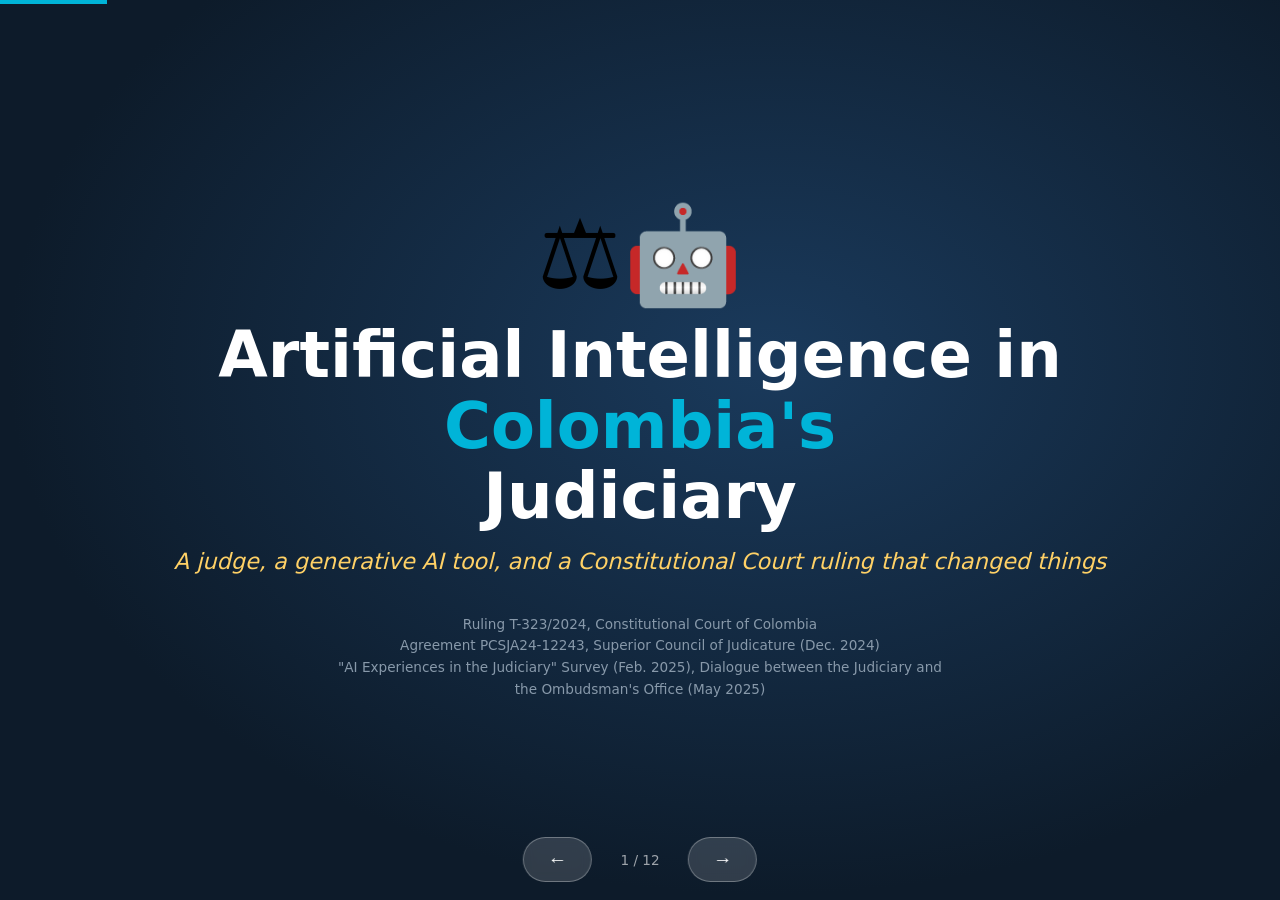
==== index.html @ 034be28f "content: clarify AI terminology throughout for all audiences" ====
<!doctype html>
<html lang="en">
  <head>
    <meta charset="UTF-8" />
    <meta name="viewport" content="width=device-width, initial-scale=1.0" />
    <title>Artificial Intelligence in Colombia's Judiciary</title>
    <link rel="stylesheet" href="styles.css" />
  </head>
  <body>
    <div id="progress"></div>

    <div id="deck">

      <div class="slide active" id="s1">
        <div class="emoji-header">⚖️🤖</div>
        <h1>Artificial Intelligence in <span>Colombia's</span><br />Judiciary</h1>
        <p class="subtitle">A judge, a generative AI tool, and a Constitutional Court ruling that changed things</p>
        <p class="sources">
          Ruling T-323/2024, Constitutional Court of Colombia<br />
          Agreement PCSJA24-12243, Superior Council of Judicature (Dec. 2024)<br />
          "AI Experiences in the Judiciary" Survey (Feb. 2025), Dialogue between the Judiciary and the Ombudsman's Office (May 2025)
        </p>
      </div>

      <div class="slide" id="s1b">
        <div class="collage-wrap">
          <a class="sc sc-court" href="https://www.corteconstitucional.gov.co/relatoria/2024/t-323-24.htm" target="_blank">
            <img src="corte.png" alt="Corte Constitucional T-323/2024" />
          </a>
          <a class="sc sc-unesco" href="https://www.unesco.org/en/articles/justice-meets-innovation-colombias-groundbreaking-ai-guidelines-courts#:~:text=Justice%20meets%20innovation:%20Colombia's%20groundbreaking%20AI%20guidelines%20for%20courts,of%20AI%20in%20justice%20systems." target="_blank">
            <img src="unesco.png" alt="UNESCO" />
          </a>
          <a class="sc sc-oxford" href="https://www.techandjustice.bsg.ox.ac.uk/research/colombia" target="_blank">
            <img src="oxford.png" alt="Oxford Tech and Justice" />
          </a>
          <a class="sc sc-chambers" href="https://chambers.com/articles/from-code-to-constitution-the-constitutionalization-of-artificial-intelligence-in-colombia-s-case-l" target="_blank">
            <img src="chambers.png" alt="Chambers and Partners" />
          </a>
        </div>
        <p class="dl-label">📎 Download supporting documents</p>
        <div class="dl-row">
          <a class="dl-btn" href="ABC_SentenciaIA_T323De2024.pdf" download>📄 ABC: Ruling T-323</a>
          <a class="dl-btn" href="DocumentoTecnico_LineamientosUsoIARamaJudicial_13122024_Vrev.pdf" download>📄 Technical Guidelines</a>
          <a class="dl-btn" href="Manual para el uso de IA-Navegable.pdf" download>📄 AI Use Manual</a>
          <a class="dl-btn" href="Informe-de-Repositorios-Proyecto-SAP-v2.0.pdf" download>📄 SAP Repository Report</a>
        </div>
      </div>

      <div class="slide" id="s2">
        <span class="slide-tag">The Case (2022/2023)</span>
        <h2>It started with a mom and her son.</h2>
        <div class="summary-box">
          "Blanca" filed a tutela on behalf of her son "Emilio," a child diagnosed with Autism Spectrum Disorder. The family was classified under SISBEN A4 (extreme poverty). She was asking for three things: no copayments for his therapies, transportation covered to get him to appointments, and a guarantee that his treatment wouldn't be cut off.
          <br /><br />
          <small class="fictional-names">"Blanca" and "Emilio" are fictional names. Per Agreement 02 of 2015 and Internal Circular 10/2022, the Court publishes two versions of every ruling involving minors: one with real names sent only to the parties, and one with fictional names for public distribution. This is the public version.</small>
        </div>
        <div class="steps">
          <div class="step">
            <div class="num">DEC 2022</div>
            <p>First instance court granted everything. EPS ordered to eliminate copayments and cover transport.</p>
          </div>
          <div class="step">
            <div class="num">JAN 2023</div>
            <p>Second instance confirmed, but the circuit court judge also opened ChatGPT 3.5, a generative AI tool, to <em>"extend the arguments."</em></p>
          </div>
          <div class="step">
            <div class="num">THEN</div>
            <p>ChatGPT's answers went straight into the official court record, word for word.</p>
          </div>
          <div class="step">
            <div class="num">KEY FACT</div>
            <p>The judge had <strong class="highlight-green">already decided</strong> before consulting ChatGPT. ChatGPT was used to write, not to think.</p>
          </div>
        </div>
        <span class="source">Source: Ruling T-323/2024, Constitutional Court of Colombia</span>
      </div>

      <div class="slide" id="s3">
        <h2>The Court's Take</h2>
        <p class="ruling-ref">Ruling T-323/2024, Constitutional Court. Justice Juan Carlos Cortés González</p>
        <div class="cards">
          <div class="card ok">
            <div class="icon">✅</div>
            <h3>Due Process: NOT violated</h3>
            <p>The judge had already made up his mind before opening ChatGPT. ChatGPT wrote; it didn't think. That order of events was exactly what saved him.</p>
          </div>
          <div class="card warn">
            <div class="icon">⚠️</div>
            <h3>Transparency: NOT met</h3>
            <p>Just saying "I used an AI tool" isn't enough. The people whose case it was had a right to know which tool, what he asked it, and what it can get wrong.</p>
          </div>
          <div class="card warn">
            <div class="icon">⚠️</div>
            <h3>Accountability: AT RISK</h3>
            <p>Some of what ChatGPT produced was wrong. It has no specialized training in Colombian law. Those errors ended up in an official court record, and nobody caught them.</p>
          </div>
        </div>
        <div class="privacy-note">
          ✅ One thing he did get right: Emilio's personal data never went into ChatGPT. Privacy held.
        </div>
      </div>

      <div class="slide" id="s3b">
        <h2>What the Court Actually Ordered</h2>
        <p class="ruling-ref">Five binding orders in Ruling T-323/2024</p>
        <div class="orders-grid">
          <div class="order-card teal">
            <p class="order-title">1. Emilio's transportation coverage</p>
            <p class="order-body">The EPS must cover trips to every specialist visit and diagnostic procedure, not just therapy. For as long as the family can't pay for it themselves.</p>
          </div>
          <div class="order-card teal">
            <p class="order-title">2. No more copayments, and no more runaround</p>
            <p class="order-body">The EPS has to coordinate with its own providers so exemptions under Laws 1438/2011 and 1618/2013 kick in automatically. A family in extreme poverty shouldn't have to fight for a right that already exists.</p>
          </div>
          <div class="order-card amber">
            <p class="order-title">3. A message to every judge in Colombia</p>
            <p class="order-body">Not a ban. An exhortation: if you use an AI tool, ask yourself whether it makes sense for the case and whether it holds up against constitutional principles and judicial independence.</p>
          </div>
          <div class="order-card amber">
            <p class="order-title">4. Guidelines within four months</p>
            <p class="order-body">The Superior Council of Judicature had to issue rules for AI use built on the 12 principles in this ruling. They did it: Agreement PCSJA24-12243, December 2024.</p>
          </div>
          <div class="order-card amber full">
            <p class="order-title">5. Train every judge, starting now</p>
            <p class="order-body">The Judicial School must send this ruling to every judge in the country and put together ongoing training on AI use grounded in rights, not just technology. Next slide: the 12 principles the training has to cover.</p>
          </div>
        </div>
        <span class="source-abs">Source: Ruling T-323/2024, Constitutional Court of Colombia</span>
      </div>

      <div class="slide" id="s3c">
        <div class="wheel-side">
          <h2>The 12 Principles</h2>
          <p>The Court didn't just point out what went wrong. It set out 12 principles that any use of AI tools in judicial work has to respect, and ordered the judiciary to build everything else on top of them.</p>
          <p class="wheel-note">These aren't suggestions. The Agreement PCSJA24-12243 is directly grounded in all twelve.</p>
          <p class="src">Source: Ruling T-323/2024, Constitutional Court of Colombia</p>
        </div>
        <div class="wheel-wrap" id="wheel">
          <svg class="wheel-svg" id="wheelSvg"></svg>
          <div class="wheel-hub">12<br />Principles<br /><small>T-323/2024</small></div>
        </div>
      </div>

      <div class="slide" id="s4">
        <h2>What the Court Said Had to Change</h2>
        <p class="sub">Six principles ordered by the Court, later codified in Agreement PCSJA24-12243</p>
        <div class="grid">
          <div class="rule">
            <div class="icon">👁️</div>
            <h3>Transparency</h3>
            <p>Put it on the record: which tool, what you asked, what it can and can't do</p>
          </div>
          <div class="rule">
            <div class="icon">🎯</div>
            <h3>Accountability</h3>
            <p>Check everything the tool tells you. Get trained. The reasoning stays yours.</p>
          </div>
          <div class="rule">
            <div class="icon">🔒</div>
            <h3>Privacy</h3>
            <p>No personal or sensitive data goes into any external AI tool. Full stop.</p>
          </div>
          <div class="rule">
            <div class="icon">🧠</div>
            <h3>Non-Substitution</h3>
            <p>Weighing evidence and deciding a case is a human job. That doesn't change.</p>
          </div>
          <div class="rule">
            <div class="icon">🔍</div>
            <h3>Rigor</h3>
            <p>Treat anything an AI tool produces the way you'd treat any unverified source: with skepticism</p>
          </div>
          <div class="rule">
            <div class="icon">⚖️</div>
            <h3>Equality</h3>
            <p>AI tools carry built-in biases, and when rights are on the line that's not a small thing</p>
          </div>
        </div>
        <span class="source">Sources: Ruling T-323/2024, Agreement PCSJA24-12243, Dec. 2024</span>
      </div>

      <div class="slide" id="s5">
        <h2>How We Got Here</h2>
        <p class="sub">From one court record with ChatGPT in it to a full regulatory framework, in under two years</p>
        <div class="timeline">
          <div class="tl-item">
            <div class="tl-date">AUG 2024</div>
            <div class="tl-content">
              <h3>Ruling T-323/2024, Constitutional Court</h3>
              <p>The first ruling on AI in Colombian justice history. It also told the Superior Council of Judicature to come up with concrete guidelines, and gave them four months to do it.</p>
            </div>
          </div>
          <div class="tl-item">
            <div class="tl-date">DEC 2024</div>
            <div class="tl-content">
              <h3>Agreement PCSJA24-12243, Superior Council of Judicature</h3>
              <p>They delivered. 16 articles covering what's allowed, what isn't, who's responsible, and how to report usage. Three categories of permitted use, clearly defined.</p>
            </div>
          </div>
          <div class="tl-item">
            <div class="tl-date">FEB 2025</div>
            <div class="tl-content">
              <h3>Survey: "AI Experiences in the Judiciary"</h3>
              <p>3,152 judicial servants answered questions about how they're actually using AI tools. The results (including an interactive dashboard) were made public.</p>
            </div>
          </div>
          <div class="tl-item">
            <div class="tl-date">MAY 2025</div>
            <div class="tl-content">
              <h3>Judiciary + Ombudsman's Office</h3>
              <p>Both institutions started working groups together to review how the Agreement is being implemented, with a focus on human rights.</p>
            </div>
          </div>
        </div>
        <span class="source">Sources: ramajudicial.gov.co, defensoria.gov.co, Ruling T-323/2024</span>
      </div>

      <div class="slide" id="s6">
        <h2>The Numbers</h2>
        <p class="sub">Feb. 2025, 3,152 judicial servants surveyed across Colombia</p>
        <div class="stats-row">
          <div class="stat">
            <div class="big">3/10</div>
            <p>judicial servants<br />already use AI</p>
          </div>
          <div class="stat">
            <div class="big">53.6%</div>
            <p>of AI users<br />work in courts</p>
          </div>
          <div class="stat">
            <div class="big">22.1%</div>
            <p>of <strong>judges</strong><br />use AI</p>
          </div>
          <div class="stat">
            <div class="big">39.9%</div>
            <p>of <strong>magistrates</strong><br />use AI</p>
          </div>
        </div>
        <p class="uses-label">And what are they actually doing with it?</p>
        <div class="uses-row">
          <div class="use-card">
            <div class="icon">📚</div>
            <div class="pct">78%</div>
            <p>Legal research</p>
          </div>
          <div class="use-card">
            <div class="icon">✏️</div>
            <div class="pct">65%</div>
            <p>Summarize &amp; edit texts</p>
          </div>
          <div class="use-card">
            <div class="icon">🎙️</div>
            <div class="pct">42%</div>
            <p>Transcribe audio</p>
          </div>
          <div class="use-card">
            <div class="icon">💡</div>
            <div class="pct">38%</div>
            <p>Generate ideas</p>
          </div>
        </div>
        <p class="note">Bogotá accounts for 18.7% of all reported AI users in the judiciary</p>
      </div>

      <div class="slide" id="s7">
        <h2>What You Can and Cannot Do</h2>
        <p class="sub">Agreement PCSJA24-12243, Articles 4 and 5</p>
        <div class="cols">
          <div class="col yes">
            <h3>✅ GO AHEAD</h3>
            <ul>
              <li>Write emails and administrative documents</li>
              <li>Organize hearing schedules</li>
              <li>Summarize case law, as long as a human checks it</li>
              <li>Search for legal sources</li>
              <li>Transcribe hearings</li>
              <li>Fix grammar and spelling</li>
            </ul>
          </div>
          <div class="col no">
            <h3>❌ HARD NO</h3>
            <ul>
              <li>Let an AI tool weigh evidence on its own</li>
              <li>Use what an AI tool generates as the reasoning behind a ruling</li>
              <li>Let an AI tool make any substantive call</li>
              <li>Outsource the judge's thinking to a machine</li>
              <li>Run case data through a free public chatbot</li>
              <li>Feed personal data of any party into an AI tool</li>
            </ul>
          </div>
        </div>
      </div>

      <div class="slide" id="s8">
        <h2>The Official 7-Step Checklist</h2>
        <p class="sub">CSJ's guide to using AI tools without getting into trouble (2024/2025)</p>
        <div class="steps">
          <div class="st">
            <div class="num">1</div>
            <h3>Why are you using it?</h3>
            <p>Have a clear purpose before you open any tool</p>
          </div>
          <div class="st">
            <div class="num">2</div>
            <h3>Is it actually allowed?</h3>
            <p>Check Article 4 of the Agreement before you start</p>
          </div>
          <div class="st">
            <div class="num">3</div>
            <h3>Know your tool</h3>
            <p>Understand its limits and how it handles the data you give it</p>
          </div>
          <div class="st">
            <div class="num">4</div>
            <h3>Remember the basics</h3>
            <p>No free chatbots with case data. Cite the tool. Protect personal data. The decision is yours.</p>
          </div>
        </div>
        <div class="step2">
          <div class="st">
            <div class="num">5</div>
            <h3>You still have to check</h3>
            <p>Verify every piece of information generated by an AI tool before it goes anywhere</p>
          </div>
          <div class="st">
            <div class="num">6</div>
            <h3>Put it on the record</h3>
            <p>Log the tool, model, provider, date and the prompts you used. In the file.</p>
          </div>
          <div class="st">
            <div class="num">7</div>
            <h3>Report it</h3>
            <p>Send usage info to UTDI:<br />inteligenciartificial@<br />deaj.ramajudicial.gov.co</p>
          </div>
        </div>
        <span class="source">Source: Manual for AI Use, Superior Council of Judicature, 2024/2025</span>
      </div>

      <div class="slide" id="s9">
        <h2>Still a Work in Progress 🔭</h2>
        <div class="cards">
          <div class="card">
            <div class="icon">🚧</div>
            <h3>No other country in LatAm has done this</h3>
            <p>Colombia is the first in the region to have a regulatory framework specifically for the use of AI in the judiciary. The framework itself treats the rules as a starting point, not a final answer.</p>
          </div>
          <div class="card">
            <div class="icon">🤝</div>
            <h3>Nobody's doing this alone</h3>
            <p>The Judiciary, the Ombudsman's Office, and the Judicial School are working together on implementation. The Agreement also calls for collaboration with UNESCO and other international bodies.</p>
          </div>
          <div class="card">
            <div class="icon">🎯</div>
            <h3>Where they want to end up</h3>
            <p>A dedicated AI platform built for Colombian law. Not a generic AI tool adapted for court use. Fewer fabricated answers, less built-in bias, and no privacy gaps.</p>
          </div>
        </div>
        <p class="credit">
          Sources: ramajudicial.gov.co, Ruling T-323/2024, Agreement PCSJA24-12243, Judiciary Survey Feb. 2025, Ombudsman's Office May 2025
        </p>
      </div>

    </div>

    <div id="nav">
      <button id="prevBtn" onclick="move(-1)">←</button>
      <span id="counter"></span>
      <button id="nextBtn" onclick="move(1)">→</button>
    </div>

    <script src="slides.js"></script>
  </body>
</html>
---- styles.css ----
*,
*::before,
*::after {
  box-sizing: border-box;
  margin: 0;
  padding: 0;
}

:root {
  --gold: #f5c518;
  --navy: #0d1b2a;
  --teal: #00b4d8;
  --green: #06d6a0;
  --red: #ef476f;
  --amber: #ffd166;
  --light: #f8f9fa;
  --muted: #8899aa;
  --font: "Segoe UI", system-ui, sans-serif;
}

html,
body {
  width: 100%;
  height: 100%;
  background: #000;
  font-family: var(--font);
  overflow: hidden;
}

#deck {
  width: 100vw;
  height: 100vh;
  position: relative;
}

.slide {
  position: absolute;
  inset: 0;
  display: flex;
  flex-direction: column;
  justify-content: safe center;
  align-items: center;
  padding: 3rem 5vw 9vh;
  opacity: 0;
  pointer-events: none;
  transition: opacity 0.45s ease;
  overflow-y: auto;
  overflow-x: hidden;
}

.slide.active {
  opacity: 1;
  pointer-events: all;
}

#nav {
  position: fixed;
  bottom: 2vh;
  left: 50%;
  transform: translateX(-50%);
  display: flex;
  gap: 1rem;
  align-items: center;
  z-index: 999;
}

#nav button {
  background: rgba(255, 255, 255, 0.15);
  border: 1px solid rgba(255, 255, 255, 0.3);
  color: #fff;
  font-size: 1.2rem;
  padding: 0.65rem 1.5rem;
  border-radius: 2rem;
  cursor: pointer;
  backdrop-filter: blur(6px);
  transition: background 0.2s;
  min-width: 44px;
  min-height: 44px;
}

#nav button:hover {
  background: rgba(255, 255, 255, 0.3);
}

#counter {
  color: rgba(255, 255, 255, 0.6);
  font-size: 0.85rem;
  min-width: 4rem;
  text-align: center;
}

#progress {
  position: fixed;
  top: 0;
  left: 0;
  height: 4px;
  background: var(--teal);
  transition: width 0.4s ease;
  z-index: 999;
}

#s1 {
  background: radial-gradient(ellipse at 60% 40%, #1a3a5c 0%, var(--navy) 70%);
  text-align: center;
}

#s1 .emoji-header {
  font-size: clamp(3rem, 8vw, 6rem);
  margin-bottom: 0.5rem;
}

#s1 .badge {
  display: inline-block;
  background: var(--gold);
  color: #000;
  font-weight: 800;
  font-size: clamp(0.7rem, 1.5vw, 1rem);
  padding: 0.3rem 1.2rem;
  border-radius: 2rem;
  letter-spacing: 0.1em;
  margin-bottom: 2rem;
}

#s1 h1 {
  font-size: clamp(2rem, 5vw, 4rem);
  font-weight: 900;
  color: #fff;
  line-height: 1.1;
  margin-bottom: 1rem;
}

#s1 h1 span {
  color: var(--teal);
}

#s1 .subtitle {
  font-size: clamp(1rem, 2vw, 1.4rem);
  color: var(--amber);
  margin-bottom: 2.5rem;
  font-style: italic;
}

#s1 .sources {
  font-size: clamp(0.6rem, 1.1vw, 0.85rem);
  color: var(--muted);
  max-width: 70ch;
  text-align: center;
  line-height: 1.6;
}

#s2 {
  background: linear-gradient(135deg, #0f2027, #203a43, #2c5364);
}

#s2 .slide-tag {
  position: absolute;
  top: 4vh;
  left: 6vw;
  font-size: clamp(0.65rem, 1.2vw, 0.9rem);
  color: var(--muted);
  letter-spacing: 0.08em;
  text-transform: uppercase;
}

#s2 h2 {
  font-size: clamp(1.8rem, 4vw, 3rem);
  color: #fff;
  font-weight: 800;
  margin-bottom: 0.3rem;
  text-align: center;
}

#s2 .year-badge {
  background: var(--red);
  color: #fff;
  font-weight: 700;
  font-size: clamp(0.7rem, 1.4vw, 0.95rem);
  padding: 0.25rem 0.9rem;
  border-radius: 1rem;
  display: inline-block;
  margin-bottom: 2rem;
}

#s2 .summary-box {
  background: rgba(255, 255, 255, 0.07);
  border-left: 4px solid var(--teal);
  border-radius: 0.5rem;
  padding: 1.2rem 1.8rem;
  max-width: 55ch;
  font-size: clamp(0.9rem, 1.6vw, 1.1rem);
  color: #d0e8f0;
  margin-bottom: 2rem;
  text-align: center;
}

#s2 .steps {
  display: grid;
  grid-template-columns: repeat(2, 1fr);
  gap: 1rem;
  width: 100%;
  max-width: 900px;
}

#s2 .step {
  background: rgba(255, 255, 255, 0.06);
  border-radius: 0.75rem;
  padding: 1rem;
  text-align: center;
  border-top: 3px solid var(--teal);
}

#s2 .step .num {
  font-size: 1.6rem;
  margin-bottom: 0.4rem;
}

#s2 .step p {
  font-size: clamp(0.7rem, 1.2vw, 0.9rem);
  color: #b0ccd8;
  line-height: 1.4;
}

/* single rule for all source footnotes */
.source {
  align-self: flex-end;
  margin-top: 1.2rem;
  font-size: 0.72rem;
  color: var(--muted);
  text-align: right;
}

#s3 {
  background: linear-gradient(160deg, #0d1b2a 0%, #1a2a3a 100%);
}

#s3 h2 {
  font-size: clamp(1.6rem, 3.5vw, 2.6rem);
  color: #fff;
  font-weight: 800;
  margin-bottom: 0.4rem;
  text-align: center;
}

#s3 .ruling-ref {
  font-size: clamp(0.65rem, 1.1vw, 0.85rem);
  color: var(--muted);
  margin-bottom: 2.2rem;
  text-align: center;
  letter-spacing: 0.04em;
}

#s3 .cards {
  display: grid;
  grid-template-columns: 1fr;
  gap: 1.2rem;
  width: 100%;
  max-width: 950px;
  margin-bottom: 1.5rem;
}

#s3 .card {
  border-radius: 1rem;
  padding: 1.4rem;
  display: flex;
  flex-direction: column;
  gap: 0.5rem;
}

#s3 .card.ok {
  background: rgba(6, 214, 160, 0.12);
  border: 1.5px solid var(--green);
}

#s3 .card.warn {
  background: rgba(255, 209, 102, 0.1);
  border: 1.5px solid var(--amber);
}

#s3 .card .icon {
  font-size: 1.8rem;
}

#s3 .card h3 {
  font-size: clamp(0.85rem, 1.4vw, 1rem);
  font-weight: 700;
  color: #fff;
}

#s3 .card p {
  font-size: clamp(0.72rem, 1.1vw, 0.85rem);
  color: #b0ccd8;
  line-height: 1.5;
}

#s3 .privacy-note {
  background: rgba(6, 214, 160, 0.08);
  border: 1px solid var(--green);
  border-radius: 0.6rem;
  padding: 0.75rem 1.4rem;
  font-size: clamp(0.7rem, 1.1vw, 0.85rem);
  color: var(--green);
  max-width: 750px;
  text-align: center;
}

#s3b {
  background: linear-gradient(135deg, #0d1b2a, #1a2e40);
}

#s3b h2 {
  font-size: clamp(1.6rem, 3.5vw, 2.6rem);
  color: #fff;
  font-weight: 800;
  margin-bottom: 0.3rem;
  text-align: center;
}

#s3b .ruling-ref {
  font-size: clamp(0.65rem, 1.1vw, 0.85rem);
  color: var(--muted);
  margin-bottom: 1.6rem;
  text-align: center;
}

#s4 {
  background: linear-gradient(135deg, #0d1b2a, #162232);
}

#s4 h2 {
  font-size: clamp(1.6rem, 3.5vw, 2.6rem);
  color: #fff;
  font-weight: 800;
  margin-bottom: 0.3rem;
  text-align: center;
}

#s4 .sub {
  font-size: clamp(0.7rem, 1.2vw, 0.9rem);
  color: var(--muted);
  margin-bottom: 2rem;
  text-align: center;
}

#s4 .grid {
  display: grid;
  grid-template-columns: 1fr;
  gap: 1rem;
  width: 100%;
  max-width: 950px;
}

#s4 .rule {
  background: rgba(255, 255, 255, 0.05);
  border-radius: 0.9rem;
  padding: 1.2rem 1rem;
  border-bottom: 3px solid var(--teal);
  text-align: center;
}

#s4 .rule .icon {
  font-size: 2rem;
  margin-bottom: 0.5rem;
}

#s4 .rule h3 {
  font-size: clamp(0.8rem, 1.3vw, 1rem);
  color: var(--teal);
  font-weight: 700;
  margin-bottom: 0.4rem;
}

#s4 .rule p {
  font-size: clamp(0.68rem, 1.05vw, 0.82rem);
  color: #9ab0c0;
  line-height: 1.5;
}


#s5 {
  background: linear-gradient(160deg, #0a1628, #162232);
}

#s5 h2 {
  font-size: clamp(1.6rem, 3.5vw, 2.6rem);
  color: #fff;
  font-weight: 800;
  margin-bottom: 0.4rem;
  text-align: center;
}

#s5 .sub {
  font-size: clamp(0.7rem, 1.1vw, 0.85rem);
  color: var(--muted);
  margin-bottom: 2rem;
  text-align: center;
}

#s5 .timeline {
  display: flex;
  flex-direction: column;
  gap: 1rem;
  width: 100%;
  max-width: 800px;
}

#s5 .tl-item {
  display: grid;
  grid-template-columns: 6rem 1fr;
  gap: 1.2rem;
  align-items: start;
}

#s5 .tl-date {
  background: var(--teal);
  color: #000;
  font-weight: 800;
  font-size: clamp(0.65rem, 1.1vw, 0.85rem);
  padding: 0.35rem 0.6rem;
  border-radius: 0.5rem;
  text-align: center;
  align-self: start;
  margin-top: 0.1rem;
}

#s5 .tl-content h3 {
  font-size: clamp(0.82rem, 1.3vw, 1rem);
  color: #fff;
  font-weight: 700;
  margin-bottom: 0.2rem;
}

#s5 .tl-content p {
  font-size: clamp(0.68rem, 1.05vw, 0.82rem);
  color: #9ab0c0;
  line-height: 1.5;
}


#s6 {
  background: linear-gradient(135deg, #0d1b2a, #1c2e40);
}

#s6 h2 {
  font-size: clamp(1.6rem, 3.5vw, 2.6rem);
  color: #fff;
  font-weight: 800;
  margin-bottom: 0.3rem;
  text-align: center;
}

#s6 .sub {
  font-size: clamp(0.7rem, 1.1vw, 0.85rem);
  color: var(--muted);
  margin-bottom: 1.8rem;
  text-align: center;
}

#s6 .stats-row {
  display: grid;
  grid-template-columns: repeat(2, 1fr);
  gap: 1rem;
  width: 100%;
  max-width: 950px;
  margin-bottom: 1.5rem;
}

#s6 .stat {
  background: rgba(0, 180, 216, 0.1);
  border: 1px solid rgba(0, 180, 216, 0.3);
  border-radius: 1rem;
  padding: 1.2rem 0.8rem;
  text-align: center;
}

#s6 .stat .big {
  font-size: clamp(1.8rem, 4vw, 3rem);
  font-weight: 900;
  color: var(--teal);
}

#s6 .stat p {
  font-size: clamp(0.68rem, 1.05vw, 0.82rem);
  color: #9ab0c0;
  margin-top: 0.3rem;
  line-height: 1.4;
}

#s6 .uses-row {
  display: grid;
  grid-template-columns: repeat(2, 1fr);
  gap: 0.8rem;
  width: 100%;
  max-width: 950px;
}

#s6 .use-card {
  background: rgba(255, 255, 255, 0.05);
  border-radius: 0.8rem;
  padding: 0.9rem 0.8rem;
  text-align: center;
}

#s6 .use-card .icon {
  font-size: 1.4rem;
}

#s6 .use-card .pct {
  font-size: clamp(1.2rem, 2.5vw, 1.8rem);
  font-weight: 800;
  color: var(--amber);
}

#s6 .use-card p {
  font-size: clamp(0.62rem, 1vw, 0.78rem);
  color: #9ab0c0;
  margin-top: 0.2rem;
}

#s6 .note {
  font-size: 0.72rem;
  color: var(--muted);
  margin-top: 0.8rem;
}

#s7 {
  background: linear-gradient(135deg, #0d1b2a, #162232);
}

#s7 h2 {
  font-size: clamp(1.6rem, 3.5vw, 2.6rem);
  color: #fff;
  font-weight: 800;
  margin-bottom: 0.3rem;
  text-align: center;
}

#s7 .sub {
  font-size: clamp(0.7rem, 1.1vw, 0.85rem);
  color: var(--muted);
  margin-bottom: 1.8rem;
  text-align: center;
}

#s7 .cols {
  display: grid;
  grid-template-columns: 1fr;
  gap: 1.5rem;
  width: 100%;
  max-width: 850px;
}

#s7 .col {
  border-radius: 1rem;
  padding: 1.4rem 1.6rem;
}

#s7 .col.yes {
  background: rgba(6, 214, 160, 0.09);
  border: 1.5px solid rgba(6, 214, 160, 0.5);
}

#s7 .col.no {
  background: rgba(239, 71, 111, 0.09);
  border: 1.5px solid rgba(239, 71, 111, 0.5);
}

#s7 .col h3 {
  font-size: clamp(0.85rem, 1.4vw, 1.05rem);
  font-weight: 800;
  margin-bottom: 1rem;
}

#s7 .col.yes h3 {
  color: var(--green);
}

#s7 .col.no h3 {
  color: var(--red);
}

#s7 .col ul {
  list-style: none;
  display: flex;
  flex-direction: column;
  gap: 0.6rem;
}

#s7 .col ul li {
  font-size: clamp(0.7rem, 1.1vw, 0.85rem);
  color: #b0ccd8;
  padding-left: 1.4rem;
  position: relative;
  line-height: 1.4;
}

#s7 .col.yes ul li::before {
  content: "✓";
  position: absolute;
  left: 0;
  color: var(--green);
  font-weight: 700;
}

#s7 .col.no ul li::before {
  content: "✗";
  position: absolute;
  left: 0;
  color: var(--red);
  font-weight: 700;
}

#s8 {
  background: linear-gradient(160deg, #0a1628, #1c2e40);
}

#s8 h2 {
  font-size: clamp(1.5rem, 3vw, 2.4rem);
  color: #fff;
  font-weight: 800;
  margin-bottom: 0.3rem;
  text-align: center;
}

#s8 .sub {
  font-size: clamp(0.65rem, 1.1vw, 0.85rem);
  color: var(--muted);
  margin-bottom: 1.6rem;
  text-align: center;
}

#s8 .steps {
  display: grid;
  grid-template-columns: repeat(2, 1fr);
  gap: 0.8rem;
  width: 100%;
  max-width: 950px;
  margin-bottom: 0.8rem;
}

#s8 .step2 {
  display: grid;
  grid-template-columns: repeat(2, 1fr);
  gap: 0.8rem;
  width: 100%;
  max-width: 710px;
}

#s8 .st {
  background: rgba(255, 255, 255, 0.06);
  border-radius: 0.9rem;
  padding: 1rem 0.9rem;
  border-top: 3px solid var(--teal);
  text-align: center;
}

#s8 .st .num {
  width: 2rem;
  height: 2rem;
  border-radius: 50%;
  background: var(--teal);
  color: #000;
  font-weight: 800;
  font-size: 0.9rem;
  display: flex;
  align-items: center;
  justify-content: center;
  margin: 0 auto 0.5rem;
}

#s8 .st h3 {
  font-size: clamp(0.75rem, 1.2vw, 0.9rem);
  color: var(--teal);
  font-weight: 700;
  margin-bottom: 0.3rem;
}

#s8 .st p {
  font-size: clamp(0.62rem, 0.95vw, 0.78rem);
  color: #9ab0c0;
  line-height: 1.4;
}


#s9 {
  background: radial-gradient(ellipse at 40% 60%, #1a3a5c 0%, var(--navy) 70%);
  text-align: center;
}

#s9 h2 {
  font-size: clamp(1.8rem, 4vw, 3rem);
  color: #fff;
  font-weight: 800;
  margin-bottom: 2rem;
}

#s9 .cards {
  display: grid;
  grid-template-columns: 1fr;
  gap: 1.4rem;
  width: 100%;
  max-width: 900px;
}

#s9 .card {
  background: rgba(255, 255, 255, 0.07);
  border-radius: 1.2rem;
  padding: 1.8rem 1.4rem;
  border-bottom: 3px solid var(--teal);
}

#s9 .card .icon {
  font-size: 2.6rem;
  margin-bottom: 0.8rem;
}

#s9 .card h3 {
  font-size: clamp(0.85rem, 1.5vw, 1.1rem);
  color: var(--teal);
  font-weight: 700;
  margin-bottom: 0.8rem;
}

#s9 .card p {
  font-size: clamp(0.7rem, 1.1vw, 0.85rem);
  color: #9ab0c0;
  line-height: 1.6;
}

#s9 .credit {
  align-self: flex-end;
  margin-top: 1.2rem;
  font-size: 0.72rem;
  color: var(--muted);
  text-align: right;
}

#s1b {
  background: #0d1420;
  padding-bottom: 7vh;
  overflow: hidden;
}

#s1b .collage-wrap {
  position: relative;
  width: 860px;
  height: 430px;
  margin-bottom: 1.2rem;
  flex-shrink: 0;
  zoom: 0.4;
}

#s1b .sc {
  position: absolute;
  border-radius: 6px;
  overflow: hidden;
  box-shadow:
    0 8px 32px rgba(0, 0, 0, 0.7),
    0 2px 6px rgba(0, 0, 0, 0.5);
  transition:
    transform 0.22s,
    box-shadow 0.22s,
    z-index 0s;
  text-decoration: none;
  display: block;
}

#s1b .sc:hover {
  box-shadow: 0 18px 48px rgba(0, 0, 0, 0.85);
  z-index: 10 !important;
}

#s1b .sc img {
  width: 100%;
  height: 100%;
  object-fit: contain;
  object-position: top center;
  background: #fff;
  display: block;
  pointer-events: none;
}

#s1b .dl-label {
  font-size: clamp(0.6rem, 0.9vw, 0.76rem);
  color: var(--muted);
  text-align: center;
  margin-bottom: 0.4rem;
}

#s1b .dl-row {
  display: flex;
  flex-wrap: wrap;
  gap: 0.4rem;
  justify-content: center;
  max-width: 940px;
}

#s1b .dl-btn {
  background: rgba(255, 255, 255, 0.07);
  border: 1px solid rgba(255, 255, 255, 0.18);
  color: #b0ccd8;
  font-size: clamp(0.55rem, 0.82vw, 0.7rem);
  padding: 0.26rem 0.75rem;
  border-radius: 1.5rem;
  text-decoration: none;
  transition: background 0.2s;
  display: flex;
  align-items: center;
  gap: 0.26rem;
}

#s1b .dl-btn:hover {
  background: rgba(255, 255, 255, 0.2);
  color: #fff;
}

#s3c {
  background: linear-gradient(160deg, #0a1628, #162232);
  flex-direction: column !important;
  justify-content: center !important;
  gap: 3vw;
}

#s3c .wheel-side {
  display: flex;
  flex-direction: column;
  justify-content: center;
  max-width: 100%;
}

#s3c .wheel-side h2 {
  font-size: clamp(1.3rem, 2.5vw, 2rem);
  color: #fff;
  font-weight: 800;
  margin-bottom: 0.6rem;
}

#s3c .wheel-side p {
  font-size: clamp(0.7rem, 1.1vw, 0.85rem);
  color: #9ab0c0;
  line-height: 1.6;
}

#s3c .wheel-side .src {
  font-size: 0.7rem;
  color: var(--muted);
  margin-top: 1rem;
}

.wheel-wrap {
  position: relative;
  width: 400px;
  height: 400px;
  flex-shrink: 0;
  zoom: 0.72;
}

.wheel-hub {
  position: absolute;
  top: 50%;
  left: 50%;
  transform: translate(-50%, -50%);
  width: 108px;
  height: 108px;
  border-radius: 50%;
  background: var(--teal);
  color: #000;
  display: flex;
  flex-direction: column;
  align-items: center;
  justify-content: center;
  text-align: center;
  font-weight: 900;
  font-size: 0.82rem;
  line-height: 1.25;
  z-index: 2;
}

.wheel-hub small {
  font-size: 0.58rem;
  font-weight: 600;
  opacity: 0.75;
}

.principle-pill {
  position: absolute;
  transform: translate(-50%, -50%);
  background: rgba(0, 180, 216, 0.1);
  border: 1px solid rgba(0, 180, 216, 0.38);
  color: #cce4f0;
  font-size: clamp(0.58rem, 0.85vw, 0.7rem);
  padding: 0.24rem 0.6rem;
  border-radius: 2rem;
  white-space: nowrap;
  z-index: 2;
  transition: background 0.2s;
}

.principle-pill:hover {
  background: rgba(0, 180, 216, 0.28);
}

.wheel-svg {
  position: absolute;
  inset: 0;
  width: 100%;
  height: 100%;
  z-index: 1;
}

@media (min-width: 500px) {
  .wheel-wrap {
    zoom: 0.9;
  }
  #s1b .collage-wrap {
    zoom: 0.65;
  }
}

@media (min-width: 800px) {
  .slide {
    overflow: hidden;
    justify-content: center;
    padding: 4vw 6vw;
  }
  .source,
  .source-abs {
    position: absolute;
    bottom: 7vh;
    right: 6vw;
    margin-top: 0;
    align-self: auto;
  }
  #s9 .credit {
    position: absolute;
    bottom: 7vh;
    right: 6vw;
    margin-top: 0;
    align-self: auto;
    white-space: nowrap;
  }
  #s2 .steps,
  #s6 .stats-row,
  #s6 .uses-row,
  #s8 .steps {
    grid-template-columns: repeat(4, 1fr);
  }
  #s3 .cards,
  #s9 .cards {
    grid-template-columns: repeat(3, 1fr);
  }
  #s4 .grid {
    grid-template-columns: repeat(3, 1fr);
  }
  #s7 .cols,
  .orders-grid {
    grid-template-columns: 1fr 1fr;
  }
  #s8 .step2 {
    grid-template-columns: repeat(3, 1fr);
  }
  #s3c {
    flex-direction: row !important;
  }
  #s3c .wheel-side {
    max-width: 320px;
  }
  .wheel-wrap {
    zoom: 1;
  }
  #s1b .collage-wrap {
    zoom: 1;
  }
}

.sc-court {
  width: 390px;
  height: 270px;
  left: 0;
  top: 60px;
  transform: rotate(-2.5deg);
  z-index: 2;
}

.sc-unesco {
  width: 420px;
  height: 268px;
  right: 0;
  top: 0;
  transform: rotate(2deg);
  z-index: 3;
}

.sc-oxford {
  width: 360px;
  height: 210px;
  left: 90px;
  bottom: 0;
  transform: rotate(1.5deg);
  z-index: 4;
}

.sc-chambers {
  width: 350px;
  height: 210px;
  right: 20px;
  bottom: 10px;
  transform: rotate(-1.8deg);
  z-index: 5;
}

.summary-box {
  max-width: 65ch;
}

.fictional-names {
  color: var(--muted);
  font-size: 0.8em;
}

.highlight-green {
  color: var(--green);
}

.orders-grid {
  display: grid;
  grid-template-columns: 1fr;
  gap: 0.9rem;
  width: 100%;
  max-width: 950px;
}

.order-card {
  border-radius: 0.9rem;
  padding: 1rem 1.2rem;
}

.order-card.teal {
  background: rgba(0, 180, 216, 0.09);
  border: 1px solid rgba(0, 180, 216, 0.35);
}

.order-card.amber {
  background: rgba(255, 209, 102, 0.08);
  border: 1px solid rgba(255, 209, 102, 0.35);
}

.order-card.full {
  grid-column: 1 / -1;
}

.order-title {
  color: var(--teal);
  font-weight: 700;
  font-size: clamp(0.72rem, 1.15vw, 0.88rem);
  margin-bottom: 0.35rem;
}

.order-card.amber .order-title {
  color: var(--amber);
}

.order-body {
  color: #b0ccd8;
  font-size: clamp(0.66rem, 1vw, 0.8rem);
  line-height: 1.5;
}

.source-abs {
  align-self: flex-end;
  margin-top: 1.2rem;
  font-size: 0.72rem;
  color: var(--muted);
  text-align: right;
}

.wheel-note {
  margin-top: 0.8rem;
}

.uses-label {
  color: var(--amber);
  font-size: clamp(0.75rem, 1.2vw, 0.9rem);
  margin-bottom: 0.8rem;
  font-weight: 700;
}
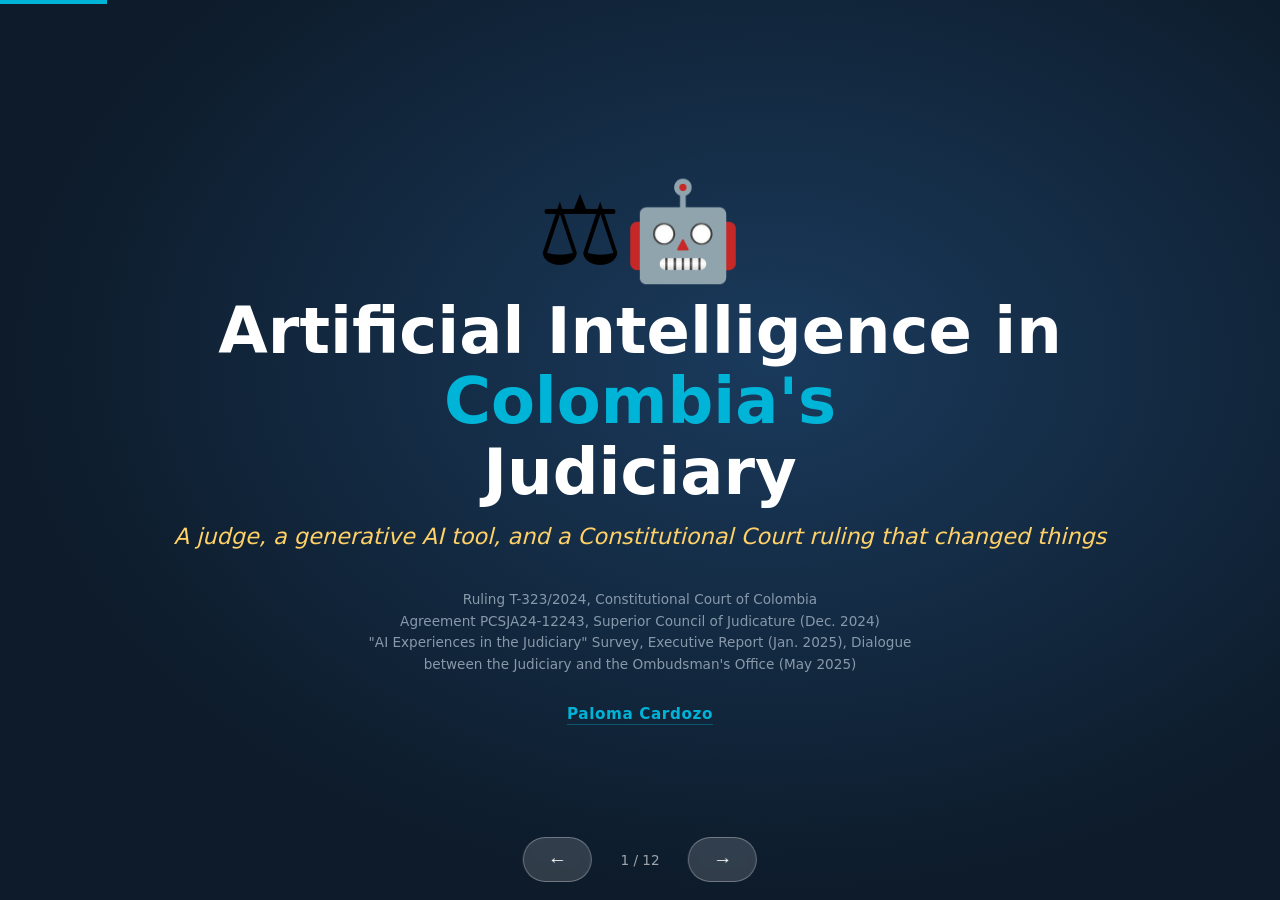
==== commit 3d4d3f6f: "content: expand slides for international audiences with tooltips, downloads and editorial polish Add" ====
--- a/index.html
+++ b/index.html
@@ -18,8 +18,9 @@
         <p class="sources">
           Ruling T-323/2024, Constitutional Court of Colombia<br />
           Agreement PCSJA24-12243, Superior Council of Judicature (Dec. 2024)<br />
-          "AI Experiences in the Judiciary" Survey (Feb. 2025), Dialogue between the Judiciary and the Ombudsman's Office (May 2025)
+          "AI Experiences in the Judiciary" Survey, Executive Report (Jan. 2025), Dialogue between the Judiciary and the Ombudsman's Office (May 2025)
         </p>
+        <a class="byline" href="https://paloma-cardozo.vercel.app/" target="_blank">Paloma Cardozo</a>
       </div>
 
       <div class="slide" id="s1b">
@@ -36,13 +37,44 @@
           <a class="sc sc-chambers" href="https://chambers.com/articles/from-code-to-constitution-the-constitutionalization-of-artificial-intelligence-in-colombia-s-case-l" target="_blank">
             <img src="chambers.png" alt="Chambers and Partners" />
           </a>
+          <a class="sc sc-cepej" href="https://www.coe.int/en/web/cepej/cepej-working-group-cyber-just" target="_blank">
+            <img src="cepej.png" alt="CEPEJ – Council of Europe" />
+          </a>
         </div>
         <p class="dl-label">📎 Download supporting documents</p>
         <div class="dl-row">
-          <a class="dl-btn" href="ABC_SentenciaIA_T323De2024.pdf" download>📄 ABC: Ruling T-323</a>
+          <a class="dl-btn" href="ABC_SentenciaIA_T323De2024.pdf" download>📄 Summary: Ruling T-323</a>
           <a class="dl-btn" href="DocumentoTecnico_LineamientosUsoIARamaJudicial_13122024_Vrev.pdf" download>📄 Technical Guidelines</a>
           <a class="dl-btn" href="Manual para el uso de IA-Navegable.pdf" download>📄 AI Use Manual</a>
-          <a class="dl-btn" href="Informe-de-Repositorios-Proyecto-SAP-v2.0.pdf" download>📄 SAP Repository Report</a>
+        </div>
+      </div>
+
+      <div class="slide" id="s1c">
+        <span class="slide-tag">A bit of context</span>
+        <h2>Three things worth knowing before the case</h2>
+        <p class="sub">Understanding these changes how you read everything else</p>
+        <div class="ctx-cards">
+          <div class="ctx-card">
+            <div class="ctx-icon">📋</div>
+            <div class="ctx-body">
+              <h3>The tutela</h3>
+              <p>Colombia's 1991 Constitution gave every citizen a direct way to go to court and defend a fundamental right. The first two courts ruled within weeks. The Constitutional Court then selected the case for what's called "revisión": a process where it picks cases of national importance to set rules that bind every judge in the country. If you're European, think of Germany's Verfassungsbeschwerde or Spain's recurso de amparo. The tutela works in a similar spirit, though it tends to be faster and more accessible at the first levels.</p>
+            </div>
+          </div>
+          <div class="ctx-card">
+            <div class="ctx-icon">⚖️</div>
+            <div class="ctx-body">
+              <h3>The Constitutional Court</h3>
+              <p>Colombia's Constitutional Court is the final guardian of the rights written into the 1991 Constitution. By default, its tutela rulings only affect the people directly involved in that specific case. But when an issue goes beyond one dispute, the Court can extend its decision to all similar situations. European constitutional courts like Germany's Federal Constitutional Court or Spain's Tribunal Constitucional tend to reach that same outcome more directly, with rulings that bind everyone from the start. Colombia's model is more selective, but when it expands, the reach is just as broad.</p>
+            </div>
+          </div>
+          <div class="ctx-card">
+            <div class="ctx-icon">🌎</div>
+            <div class="ctx-body">
+              <h3>Why this ruling matters beyond Latin America</h3>
+              <p>When this case arrived, Colombia had no AI law on the books. The Constitutional Court went back to basics: constitutional rights. In doing so, it drew on frameworks already developed by bodies like the Council of Europe's <a href="https://www.coe.int/en/web/cepej" target="_blank">CEPEJ</a>, which had published ethics guidelines specifically for AI in courts back in 2018. Five months before this ruling, the EU finalized its <a href="https://eur-lex.europa.eu/legal-content/EN/TXT/?uri=CELEX:32024R1689" target="_blank">AI Act</a>, which classifies AI tools used in judicial proceedings as high risk. Colombia arrived at the same conclusion, but through <span class="tip" data-tip="court rulings that set legal precedent. In Colombia, when the Constitutional Court extends a decision beyond the specific parties involved, it binds all judges in the country">case law</span> rather than legislation. That's what makes this ruling worth paying attention to beyond Latin America.</p>
+            </div>
+          </div>
         </div>
       </div>
 
@@ -50,18 +82,18 @@
         <span class="slide-tag">The Case (2022/2023)</span>
         <h2>It started with a mom and her son.</h2>
         <div class="summary-box">
-          "Blanca" filed a tutela on behalf of her son "Emilio," a child diagnosed with Autism Spectrum Disorder. The family was classified under SISBEN A4 (extreme poverty). She was asking for three things: no copayments for his therapies, transportation covered to get him to appointments, and a guarantee that his treatment wouldn't be cut off.
+          "Blanca" filed a <span class="tip" data-tip="Colombia's constitutional emergency petition to protect fundamental rights">tutela</span> on behalf of her son "Emilio," a child diagnosed with Autism Spectrum Disorder. The family was classified as extremely poor under Colombia's government welfare system. She was asking for three things: no <span class="tip" data-tip="Out-of-pocket fee required at each medical visit">copayments</span> for his therapies, transportation covered to get him to appointments, and a guarantee that his treatment wouldn't be cut off.
           <br /><br />
           <small class="fictional-names">"Blanca" and "Emilio" are fictional names. Per Agreement 02 of 2015 and Internal Circular 10/2022, the Court publishes two versions of every ruling involving minors: one with real names sent only to the parties, and one with fictional names for public distribution. This is the public version.</small>
         </div>
         <div class="steps">
           <div class="step">
             <div class="num">DEC 2022</div>
-            <p>First instance court granted everything. EPS ordered to eliminate copayments and cover transport.</p>
+            <p>The trial court granted everything. EPS, Colombia's mandatory health insurer, ordered to eliminate copayments and cover transport.</p>
           </div>
           <div class="step">
             <div class="num">JAN 2023</div>
-            <p>Second instance confirmed, but the circuit court judge also opened ChatGPT 3.5, a generative AI tool, to <em>"extend the arguments."</em></p>
+            <p>The appellate court confirmed, but the judge also opened ChatGPT 3.5, a generative AI tool, to <em>"extend the arguments."</em></p>
           </div>
           <div class="step">
             <div class="num">THEN</div>
@@ -69,30 +101,29 @@
           </div>
           <div class="step">
             <div class="num">KEY FACT</div>
-            <p>The judge had <strong class="highlight-green">already decided</strong> before consulting ChatGPT. ChatGPT was used to write, not to think.</p>
-          </div>
-        </div>
-        <span class="source">Source: Ruling T-323/2024, Constitutional Court of Colombia</span>
+            <p>The judge had <strong class="highlight-green">already decided</strong> before consulting ChatGPT. It was used to write, not to think.</p>
+          </div>
+        </div>
       </div>
 
       <div class="slide" id="s3">
         <h2>The Court's Take</h2>
-        <p class="ruling-ref">Ruling T-323/2024, Constitutional Court. Justice Juan Carlos Cortés González</p>
+        <p class="ruling-ref">Ruling T-323/2024, Constitutional Court. <span class="tip" data-tip="Magistrado ponente: the justice assigned to draft and write the ruling">Justice</span> Juan Carlos Cortés González</p>
         <div class="cards">
           <div class="card ok">
             <div class="icon">✅</div>
-            <h3>Due Process: NOT violated</h3>
-            <p>The judge had already made up his mind before opening ChatGPT. ChatGPT wrote; it didn't think. That order of events was exactly what saved him.</p>
+            <h3><span class="tip" data-tip="the constitutional guarantee that every person involved in a legal proceeding is treated fairly, heard, and judged by the rules established in advance">Due Process</span>: NOT violated</h3>
+            <p>The judge had already made up his mind before opening ChatGPT. It wrote; it didn't think. That order of events was exactly what saved him.</p>
           </div>
           <div class="card warn">
             <div class="icon">⚠️</div>
             <h3>Transparency: NOT met</h3>
-            <p>Just saying "I used an AI tool" isn't enough. The people whose case it was had a right to know which tool, what he asked it, and what it can get wrong.</p>
+            <p>Just saying "I used a generative AI tool" isn't enough. The parties have a right to know: which tool, what it was asked, what it can and can't do, what data went into it, why the judge was qualified to use it, and why it was necessary for this case at all. All of that has to go on the record, in plain terms.</p>
           </div>
           <div class="card warn">
             <div class="icon">⚠️</div>
             <h3>Accountability: AT RISK</h3>
-            <p>Some of what ChatGPT produced was wrong. It has no specialized training in Colombian law. Those errors ended up in an official court record, and nobody caught them.</p>
+            <p>The reasoning belongs to the judge. Everything an AI tool generates has to be verified before it goes near a decision: accurate, legally sound, actually relevant. Knowing what came out isn't enough. The Court expects judges to understand how the AI tool works, not just what it produces. The ruling calls out black box systems specifically: you can see what you asked, you can see what came back, but nothing in between. Those cannot be used. When something is off, it goes on the record.</p>
           </div>
         </div>
         <div class="privacy-note">
@@ -102,30 +133,29 @@
 
       <div class="slide" id="s3b">
         <h2>What the Court Actually Ordered</h2>
-        <p class="ruling-ref">Five binding orders in Ruling T-323/2024</p>
+        <p class="ruling-ref">Five <span class="tip" data-tip="formal court directives that all named parties are legally required to follow">binding orders</span> in Ruling T-323/2024</p>
         <div class="orders-grid">
           <div class="order-card teal">
             <p class="order-title">1. Emilio's transportation coverage</p>
-            <p class="order-body">The EPS must cover trips to every specialist visit and diagnostic procedure, not just therapy. For as long as the family can't pay for it themselves.</p>
+            <p class="order-body">The <span class="tip" data-tip="Colombia's mandatory health insurer">EPS</span> must cover trips to every specialist visit and diagnostic procedure, not just therapy. For as long as the family can't pay for it themselves.</p>
           </div>
           <div class="order-card teal">
             <p class="order-title">2. No more copayments, and no more runaround</p>
-            <p class="order-body">The EPS has to coordinate with its own providers so exemptions under Laws 1438/2011 and 1618/2013 kick in automatically. A family in extreme poverty shouldn't have to fight for a right that already exists.</p>
+            <p class="order-body">Under Colombian law, children with disabilities from families in extreme poverty are fully exempt from <span class="tip" data-tip="Out-of-pocket fee required at each medical visit">copayments</span>. It's a protection that mirrors what exists across most EU states. The <span class="tip" data-tip="Colombia's mandatory health insurer">EPS</span> was required to apply this automatically. The family shouldn't have had to go to court for it.</p>
           </div>
           <div class="order-card amber">
             <p class="order-title">3. A message to every judge in Colombia</p>
-            <p class="order-body">Not a ban. An exhortation: if you use an AI tool, ask yourself whether it makes sense for the case and whether it holds up against constitutional principles and judicial independence.</p>
+            <p class="order-body">Not a ban. An <span class="tip" data-tip="a formal judicial call to reflect. Not a binding order, but one all judges in the country are expected to take seriously">exhortation</span>: if you use <span class="tip" data-tip="The ruling named ChatGPT specifically, as it was the dominant tool in 2024. The exhortation covers all similar tools.">ChatGPT</span> or any similar AI tool, ask yourself whether it makes sense for the case and whether it holds up against constitutional principles and judicial independence. The Court laid out 12 specific principles to guide that judgment.</p>
           </div>
           <div class="order-card amber">
             <p class="order-title">4. Guidelines within four months</p>
-            <p class="order-body">The Superior Council of Judicature had to issue rules for AI use built on the 12 principles in this ruling. They did it: Agreement PCSJA24-12243, December 2024.</p>
+            <p class="order-body">The <span class="tip" data-tip="Colombia's governing body for judicial administration. It handles budget, court organization, staffing, and disciplinary proceedings for judges and court personnel. It does not rule on ordinary legal disputes">Superior Council of Judicature</span> had to produce a guide for the use of these tools in the judiciary. The ruling specifically called out <span class="tip" data-tip="The ruling named ChatGPT specifically, as it was the dominant tool in 2024. The Agreement covers all similar tools.">ChatGPT</span> by name. They delivered: <a class="order-link" href="Colombia  - Guidelines for the use of artificial intelligence in the Judicial Branch en-GB.pdf" download>Agreement PCSJA24-12243, December 2024</a>.</p>
           </div>
           <div class="order-card amber full">
             <p class="order-title">5. Train every judge, starting now</p>
-            <p class="order-body">The Judicial School must send this ruling to every judge in the country and put together ongoing training on AI use grounded in rights, not just technology. Next slide: the 12 principles the training has to cover.</p>
-          </div>
-        </div>
-        <span class="source-abs">Source: Ruling T-323/2024, Constitutional Court of Colombia</span>
+            <p class="order-body">The <span class="tip" data-tip="Escuela Judicial Rodrigo Lara Bonilla, Colombia's official institution for training judges and court staff">Judicial School</span> must send this ruling to every judge in the country and put together ongoing training on the use of these tools, grounded in rights, not just technology.</p>
+          </div>
+        </div>
       </div>
 
       <div class="slide" id="s3c">
@@ -142,41 +172,80 @@
       </div>
 
       <div class="slide" id="s4">
-        <h2>What the Court Said Had to Change</h2>
-        <p class="sub">Six principles ordered by the Court, later codified in Agreement PCSJA24-12243</p>
-        <div class="grid">
-          <div class="rule">
-            <div class="icon">👁️</div>
-            <h3>Transparency</h3>
-            <p>Put it on the record: which tool, what you asked, what it can and can't do</p>
-          </div>
-          <div class="rule">
-            <div class="icon">🎯</div>
-            <h3>Accountability</h3>
-            <p>Check everything the tool tells you. Get trained. The reasoning stays yours.</p>
-          </div>
-          <div class="rule">
-            <div class="icon">🔒</div>
-            <h3>Privacy</h3>
-            <p>No personal or sensitive data goes into any external AI tool. Full stop.</p>
-          </div>
-          <div class="rule">
-            <div class="icon">🧠</div>
-            <h3>Non-Substitution</h3>
-            <p>Weighing evidence and deciding a case is a human job. That doesn't change.</p>
-          </div>
-          <div class="rule">
-            <div class="icon">🔍</div>
-            <h3>Rigor</h3>
-            <p>Treat anything an AI tool produces the way you'd treat any unverified source: with skepticism</p>
-          </div>
-          <div class="rule">
-            <div class="icon">⚖️</div>
-            <h3>Equality</h3>
-            <p>AI tools carry built-in biases, and when rights are on the line that's not a small thing</p>
-          </div>
-        </div>
-        <span class="source">Sources: Ruling T-323/2024, Agreement PCSJA24-12243, Dec. 2024</span>
+        <h2>What the Agreement Had to Cover</h2>
+        <p class="sub">The Court didn't just set principles. It told the <span class="tip" data-tip="Colombia's governing body for judicial administration. It handles budget, court organization, staffing, and disciplinary proceedings for judges and court personnel. It does not rule on ordinary legal disputes">Superior Council of Judicature</span> exactly what the guidelines needed to address.</p>
+        <div class="guidelines-grid">
+          <div class="guideline-card">
+            <span class="g-num">1</span>
+            <div>
+              <h3>AI tools cannot replace the judge's reasoning</h3>
+              <p>Weighing evidence, writing the reasoning behind decisions, interpreting facts: those stay with the judge. Any use of an AI tool that substitutes for that is a <span class="tip" data-tip="the constitutional guarantee that every person involved in a legal proceeding is treated fairly, heard, and judged by the rules established in advance">due process</span> violation.</p>
+            </div>
+          </div>
+          <div class="guideline-card">
+            <span class="g-num">2</span>
+            <div>
+              <h3>Administrative and text tasks: allowed, with safeguards</h3>
+              <p>Document management, text editing, administrative work: permitted. But data protection and <span class="tip" data-tip="the obligation that a judge decides based solely on the law and the facts of the case, free from bias or outside influence">impartiality</span> safeguards apply even in those uses.</p>
+            </div>
+          </div>
+          <div class="guideline-card">
+            <span class="g-num">3</span>
+            <div>
+              <h3>Three principles apply everywhere</h3>
+              <p>Transparency, accountability, and privacy are not optional add-ons. They apply to every use of AI tools across the judiciary.</p>
+            </div>
+          </div>
+          <div class="guideline-card">
+            <span class="g-num">4</span>
+            <div>
+              <h3>Someone has to be accountable by name</h3>
+              <p>There must be an identifiable person who can answer questions about any decision where an AI tool was used, and review what it actually did.</p>
+            </div>
+          </div>
+          <div class="guideline-card">
+            <span class="g-num">5</span>
+            <div>
+              <h3>Plain language, always</h3>
+              <p>Whatever an AI tool generates and ends up in a judicial process has to be understandable to the people affected by that process.</p>
+            </div>
+          </div>
+          <div class="guideline-card">
+            <span class="g-num">6</span>
+            <div>
+              <h3>Self-regulation is part of the job</h3>
+              <p>Judges and court staff must apply their own ethical controls every time they use an AI tool. No external system replaces that.</p>
+            </div>
+          </div>
+          <div class="guideline-card">
+            <span class="g-num">7</span>
+            <div>
+              <h3>Rights come first, regardless of the technology</h3>
+              <p>Whatever guidelines the <span class="tip" data-tip="Colombia's governing body for judicial administration. It handles budget, court organization, staffing, and disciplinary proceedings for judges and court personnel. It does not rule on ordinary legal disputes">Superior Council of Judicature</span> adopts, the digitalization of justice has to stay within a framework that protects fundamental rights, especially <span class="tip" data-tip="the constitutional guarantee that every person involved in a legal proceeding is treated fairly, heard, and judged by the rules established in advance">due process</span>.</p>
+            </div>
+          </div>
+          <div class="guideline-card">
+            <span class="g-num">8</span>
+            <div>
+              <h3>No one figures this out alone</h3>
+              <p>The judiciary has to coordinate with Congress, the national government, international bodies, and AI tool providers to define what the courts specifically need.</p>
+            </div>
+          </div>
+          <div class="guideline-card">
+            <span class="g-num">9</span>
+            <div>
+              <h3>Track it and publish the results</h3>
+              <p>A monitoring system for AI tool use in court proceedings has to be put in place, with findings published as part of the judiciary's accountability obligations.</p>
+            </div>
+          </div>
+          <div class="guideline-card">
+            <span class="g-num">10</span>
+            <div>
+              <h3>Train everyone, including those just joining</h3>
+              <p>The <span class="tip" data-tip="Escuela Judicial Rodrigo Lara Bonilla, Colombia's official institution for training judges and court staff">Judicial School</span> must build training on AI tools into all judicial education, covering all roles and backgrounds within the judiciary, and include it in the entrance exam for new judges.</p>
+            </div>
+          </div>
+        </div>
       </div>
 
       <div class="slide" id="s5">
@@ -187,177 +256,141 @@
             <div class="tl-date">AUG 2024</div>
             <div class="tl-content">
               <h3>Ruling T-323/2024, Constitutional Court</h3>
-              <p>The first ruling on AI in Colombian justice history. It also told the Superior Council of Judicature to come up with concrete guidelines, and gave them four months to do it.</p>
+              <p>The first ruling on the use of generative AI tools in Colombian justice history. It also told the <span class="tip" data-tip="Colombia's governing body for judicial administration. It handles budget, court organization, staffing, and disciplinary proceedings for judges and court personnel. It does not rule on ordinary legal disputes">Superior Council of Judicature</span> to come up with concrete guidelines, and gave them four months to do it.</p>
+              <a class="tl-dl" href="t-323-24.docx" download>📄 Ruling T-323/2024</a>
             </div>
           </div>
           <div class="tl-item">
             <div class="tl-date">DEC 2024</div>
             <div class="tl-content">
-              <h3>Agreement PCSJA24-12243, Superior Council of Judicature</h3>
+              <h3>Agreement PCSJA24-12243, <span class="tip" data-tip="Colombia's governing body for judicial administration. It handles budget, court organization, staffing, and disciplinary proceedings for judges and court personnel. It does not rule on ordinary legal disputes">Superior Council of Judicature</span></h3>
               <p>They delivered. 16 articles covering what's allowed, what isn't, who's responsible, and how to report usage. Three categories of permitted use, clearly defined.</p>
+              <a class="tl-dl" href="Colombia  - Guidelines for the use of artificial intelligence in the Judicial Branch en-GB.pdf" download>📄 Agreement PCSJA24-12243 (EN)</a>
             </div>
           </div>
           <div class="tl-item">
-            <div class="tl-date">FEB 2025</div>
+            <div class="tl-date">JAN 2025</div>
             <div class="tl-content">
-              <h3>Survey: "AI Experiences in the Judiciary"</h3>
-              <p>3,152 judicial servants answered questions about how they're actually using AI tools. The results (including an interactive dashboard) were made public.</p>
+              <h3>Survey: "How Judges Are Using These Tools"</h3>
+              <p>3,152 judiciary staff answered questions about how they're actually using AI tools. The results, including an interactive dashboard, were made public.</p>
+              <a class="tl-dl" href="Reporte Ejecutivo Encuesta IA.pdf" download>📄 Executive Report</a>
+              <a class="tl-dl" href="https://app.powerbi.com/view?r=eyJrIjoiZDMwOWI5MzQtOTJhNC00ZGZmLWJlYjctODdmYmZkNDQ2M2UyIiwidCI6IjYyMmNiYTk4LTgwZjgtNDFmMy04ZGY1LThlYjk5OTAxNTk4YiIsImMiOjR9" target="_blank">📊 Interactive Dashboard</a>
             </div>
           </div>
           <div class="tl-item">
             <div class="tl-date">MAY 2025</div>
             <div class="tl-content">
-              <h3>Judiciary + Ombudsman's Office</h3>
+              <h3>Judiciary + <span class="tip" data-tip="The Defensoría del Pueblo, an independent public body that monitors and defends citizens' fundamental rights in Colombia">Ombudsman's Office</span></h3>
               <p>Both institutions started working groups together to review how the Agreement is being implemented, with a focus on human rights.</p>
-            </div>
-          </div>
-        </div>
-        <span class="source">Sources: ramajudicial.gov.co, defensoria.gov.co, Ruling T-323/2024</span>
+              <a class="tl-dl" href="AcuerdoIA_Informe_TallerDefensoria_Informe_v24Novl25.pdf" download>📄 Workshop Report</a>
+            </div>
+          </div>
+        </div>
       </div>
 
       <div class="slide" id="s6">
         <h2>The Numbers</h2>
-        <p class="sub">Feb. 2025, 3,152 judicial servants surveyed across Colombia</p>
+        <p class="sub">Survey conducted July 11–26, 2024 · 3,152 respondents · 8.2% of total judiciary staff · national coverage</p>
         <div class="stats-row">
           <div class="stat">
             <div class="big">3/10</div>
-            <p>judicial servants<br />already use AI</p>
+            <p>judiciary staff<br />already use AI tools</p>
           </div>
           <div class="stat">
             <div class="big">53.6%</div>
-            <p>of AI users<br />work in courts</p>
+            <p>of those using them<br />work in courts</p>
           </div>
           <div class="stat">
             <div class="big">22.1%</div>
-            <p>of <strong>judges</strong><br />use AI</p>
+            <p>of <strong><span class="tip" data-tip="Jueces, decision-makers in first and second instance courts. They handle the majority of cases in the Colombian system">judges</span></strong><br />use them</p>
           </div>
           <div class="stat">
             <div class="big">39.9%</div>
-            <p>of <strong>magistrates</strong><br />use AI</p>
-          </div>
-        </div>
-        <p class="uses-label">And what are they actually doing with it?</p>
+            <p>of <strong><span class="tip" data-tip="Magistrados, judges sitting on higher courts including courts of appeal, the Supreme Court, and the Constitutional Court">magistrates</span></strong><br />use them</p>
+          </div>
+        </div>
+        <p class="uses-label">ChatGPT is the most widely used tool in the judiciary.</p>
         <div class="uses-row">
           <div class="use-card">
-            <div class="icon">📚</div>
-            <div class="pct">78%</div>
-            <p>Legal research</p>
+            <div class="pct">42%</div>
+            <p>free accounts</p>
           </div>
           <div class="use-card">
-            <div class="icon">✏️</div>
-            <div class="pct">65%</div>
-            <p>Summarize &amp; edit texts</p>
+            <div class="pct">31%</div>
+            <p>judiciary-provided<br />licenses</p>
           </div>
           <div class="use-card">
-            <div class="icon">🎙️</div>
-            <div class="pct">42%</div>
-            <p>Transcribe audio</p>
+            <div class="pct">18%</div>
+            <p>paid personal<br />subscriptions</p>
           </div>
           <div class="use-card">
-            <div class="icon">💡</div>
-            <div class="pct">38%</div>
-            <p>Generate ideas</p>
-          </div>
-        </div>
-        <p class="note">Bogotá accounts for 18.7% of all reported AI users in the judiciary</p>
-      </div>
-
-      <div class="slide" id="s7">
-        <h2>What You Can and Cannot Do</h2>
-        <p class="sub">Agreement PCSJA24-12243, Articles 4 and 5</p>
-        <div class="cols">
-          <div class="col yes">
-            <h3>✅ GO AHEAD</h3>
-            <ul>
-              <li>Write emails and administrative documents</li>
-              <li>Organize hearing schedules</li>
-              <li>Summarize case law, as long as a human checks it</li>
-              <li>Search for legal sources</li>
-              <li>Transcribe hearings</li>
-              <li>Fix grammar and spelling</li>
-            </ul>
-          </div>
-          <div class="col no">
-            <h3>❌ HARD NO</h3>
-            <ul>
-              <li>Let an AI tool weigh evidence on its own</li>
-              <li>Use what an AI tool generates as the reasoning behind a ruling</li>
-              <li>Let an AI tool make any substantive call</li>
-              <li>Outsource the judge's thinking to a machine</li>
-              <li>Run case data through a free public chatbot</li>
-              <li>Feed personal data of any party into an AI tool</li>
-            </ul>
-          </div>
-        </div>
-      </div>
-
-      <div class="slide" id="s8">
+            <div class="pct">9%</div>
+            <p>tech partnerships<br />&amp; collaborations</p>
+          </div>
+        </div>
+        <p class="note">Bogotá accounts for 18.7% of all reported users · <a href="https://www.ramajudicial.gov.co/web/consejo-superior-de-la-judicatura/-/encuesta-revela-c%C3%B3mo-est%C3%A1-el-uso-de-la-ia-en-la-rama-judicial" target="_blank">Executive Report, January 2025</a></p>
+      </div>
+
+<div class="slide" id="s8">
         <h2>The Official 7-Step Checklist</h2>
-        <p class="sub">CSJ's guide to using AI tools without getting into trouble (2024/2025)</p>
+        <p class="sub">Superior Council of Judicature's guide to using AI tools without getting into trouble · <a class="tl-dl" href="Manual para el uso de IA-Navegable.pdf" download>📄 Manual</a></p>
         <div class="steps">
           <div class="st">
             <div class="num">1</div>
             <h3>Why are you using it?</h3>
-            <p>Have a clear purpose before you open any tool</p>
+            <p>Have a clear purpose before you open any AI tool</p>
           </div>
           <div class="st">
             <div class="num">2</div>
             <h3>Is it actually allowed?</h3>
-            <p>Check Article 4 of the Agreement before you start</p>
+            <p>Check Agreement PCSJA24-12243 before you start</p>
           </div>
           <div class="st">
             <div class="num">3</div>
-            <h3>Know your tool</h3>
-            <p>Understand its limits and how it handles the data you give it</p>
+            <h3>Know your AI tool</h3>
+            <p>Understand its limits and how it handles the data you put into it</p>
           </div>
           <div class="st">
             <div class="num">4</div>
             <h3>Remember the basics</h3>
-            <p>No free chatbots with case data. Cite the tool. Protect personal data. The decision is yours.</p>
+            <p>Free public chatbots and confidential case information don't mix. Note which AI tool you used, keep personal data out of it, and the decision stays yours.</p>
           </div>
         </div>
         <div class="step2">
           <div class="st">
             <div class="num">5</div>
             <h3>You still have to check</h3>
-            <p>Verify every piece of information generated by an AI tool before it goes anywhere</p>
+            <p>Verify every piece of information the AI tool generates before it goes anywhere</p>
           </div>
           <div class="st">
             <div class="num">6</div>
             <h3>Put it on the record</h3>
-            <p>Log the tool, model, provider, date and the prompts you used. In the file.</p>
+            <p>The AI tool name, model, provider, date, and the exact <span class="tip" data-tip="the instructions or questions you typed into the tool to get a response">prompts</span> used all go in the official case record.</p>
           </div>
           <div class="st">
             <div class="num">7</div>
             <h3>Report it</h3>
-            <p>Send usage info to UTDI:<br />inteligenciartificial@<br />deaj.ramajudicial.gov.co</p>
-          </div>
-        </div>
-        <span class="source">Source: Manual for AI Use, Superior Council of Judicature, 2024/2025</span>
+            <p>Send usage info to the <span class="tip" data-tip="Digital Transformation and Information Technology Unit, the internal body that tracks AI tool use across Colombia's judiciary">Digital Transformation and IT Unit (UTDI)</span>:<br />inteligenciartificial@<br />deaj.ramajudicial.gov.co</p>
+          </div>
+        </div>
       </div>
 
       <div class="slide" id="s9">
         <h2>Still a Work in Progress 🔭</h2>
         <div class="cards">
           <div class="card">
-            <div class="icon">🚧</div>
-            <h3>No other country in LatAm has done this</h3>
-            <p>Colombia is the first in the region to have a regulatory framework specifically for the use of AI in the judiciary. The framework itself treats the rules as a starting point, not a final answer.</p>
+            <h3>No other country in Latin America has done this</h3>
+            <p>Colombia is the first in the region to have a regulatory framework specifically for how courts use AI tools. The framework itself treats the rules as a starting point, not a final answer.</p>
           </div>
           <div class="card">
-            <div class="icon">🤝</div>
             <h3>Nobody's doing this alone</h3>
-            <p>The Judiciary, the Ombudsman's Office, and the Judicial School are working together on implementation. The Agreement also calls for collaboration with UNESCO and other international bodies.</p>
+            <p>The Judiciary, the <span class="tip" data-tip="The Defensoría del Pueblo, an independent public body that monitors and defends citizens' fundamental rights in Colombia">Ombudsman's Office</span>, and the <span class="tip" data-tip="Escuela Judicial Rodrigo Lara Bonilla, Colombia's official institution for training judges and court staff">Judicial School</span> are working together on implementation. The Agreement also calls for collaboration with UNESCO and other international bodies.</p>
           </div>
           <div class="card">
-            <div class="icon">🎯</div>
             <h3>Where they want to end up</h3>
-            <p>A dedicated AI platform built for Colombian law. Not a generic AI tool adapted for court use. Fewer fabricated answers, less built-in bias, and no privacy gaps.</p>
-          </div>
-        </div>
-        <p class="credit">
-          Sources: ramajudicial.gov.co, Ruling T-323/2024, Agreement PCSJA24-12243, Judiciary Survey Feb. 2025, Ombudsman's Office May 2025
-        </p>
+            <p>A dedicated platform built for Colombian law. Not a generic tool retrofitted for court use. Fewer fabricated answers, less built-in bias, and no privacy gaps.</p>
+          </div>
+        </div>
       </div>
 
     </div>
--- a/styles.css
+++ b/styles.css
@@ -148,10 +148,29 @@
   line-height: 1.6;
 }
 
+.byline {
+  display: inline-block;
+  margin-top: 1.8rem;
+  font-size: clamp(0.75rem, 1.2vw, 0.95rem);
+  font-weight: 600;
+  color: var(--teal);
+  text-decoration: none;
+  letter-spacing: 0.04em;
+  border-bottom: 1px solid rgba(0, 180, 216, 0.35);
+  padding-bottom: 0.1rem;
+  transition: color 0.2s, border-color 0.2s;
+}
+
+.byline:hover {
+  color: #fff;
+  border-color: rgba(255, 255, 255, 0.4);
+}
+
 #s2 {
   background: linear-gradient(135deg, #0f2027, #203a43, #2c5364);
 }
 
+#s1c .slide-tag,
 #s2 .slide-tag {
   position: absolute;
   top: 4vh;
@@ -229,6 +248,74 @@
   text-align: right;
 }
 
+#s1c {
+  background: linear-gradient(160deg, #0d1b2a, #1a2e40);
+}
+
+#s1c h2 {
+  font-size: clamp(1.6rem, 3.5vw, 2.6rem);
+  color: #fff;
+  font-weight: 800;
+  margin-bottom: 0.3rem;
+  text-align: center;
+}
+
+#s1c .sub {
+  font-size: clamp(0.7rem, 1.2vw, 0.9rem);
+  color: var(--muted);
+  margin-bottom: 2rem;
+  text-align: center;
+}
+
+#s1c .ctx-cards {
+  display: flex;
+  flex-direction: column;
+  gap: 1rem;
+  width: 100%;
+  max-width: 1100px;
+}
+
+#s1c .ctx-card {
+  background: rgba(255, 255, 255, 0.06);
+  border-left: 4px solid var(--teal);
+  border-radius: 0.75rem;
+  padding: 1.4rem 1.6rem;
+  display: flex;
+  gap: 1.2rem;
+  align-items: flex-start;
+}
+
+#s1c .ctx-icon {
+  font-size: 2rem;
+  flex-shrink: 0;
+  line-height: 1;
+  margin-top: 0.1rem;
+}
+
+#s1c .ctx-body h3 {
+  font-size: clamp(0.9rem, 1.5vw, 1.1rem);
+  color: var(--teal);
+  font-weight: 700;
+  margin-bottom: 0.5rem;
+}
+
+#s1c .ctx-body a {
+  color: var(--teal);
+  text-decoration: underline;
+  text-underline-offset: 3px;
+  text-decoration-color: rgba(0, 180, 216, 0.45);
+}
+
+#s1c .ctx-body a:hover {
+  text-decoration-color: var(--teal);
+}
+
+#s1c .ctx-body p {
+  font-size: clamp(0.75rem, 1.15vw, 0.9rem);
+  color: #b0ccd8;
+  line-height: 1.6;
+}
+
 #s3 {
   background: linear-gradient(160deg, #0d1b2a 0%, #1a2a3a 100%);
 }
@@ -341,38 +428,47 @@
   text-align: center;
 }
 
-#s4 .grid {
+.guidelines-grid {
   display: grid;
   grid-template-columns: 1fr;
-  gap: 1rem;
+  gap: 0.55rem;
   width: 100%;
   max-width: 950px;
 }
 
-#s4 .rule {
-  background: rgba(255, 255, 255, 0.05);
-  border-radius: 0.9rem;
-  padding: 1.2rem 1rem;
+.guideline-card {
+  display: flex;
+  gap: 0.7rem;
+  align-items: flex-start;
+  background: rgba(0, 180, 216, 0.05);
+  border: 1px solid rgba(0, 180, 216, 0.14);
+  border-radius: 0.5rem;
+  padding: 0.55rem 0.8rem;
   border-bottom: 3px solid var(--teal);
   text-align: center;
 }
 
-#s4 .rule .icon {
-  font-size: 2rem;
-  margin-bottom: 0.5rem;
-}
-
-#s4 .rule h3 {
-  font-size: clamp(0.8rem, 1.3vw, 1rem);
-  color: var(--teal);
+.g-num {
+  font-size: 1rem;
+  font-weight: 800;
+  color: rgba(0, 180, 216, 0.6);
+  min-width: 1.4rem;
+  line-height: 1.2;
+  padding-top: 0.05rem;
+  flex-shrink: 0;
+}
+
+.guideline-card h3 {
+  font-size: clamp(0.72rem, 1.1vw, 0.82rem);
+  color: #cce4f0;
   font-weight: 700;
-  margin-bottom: 0.4rem;
-}
-
-#s4 .rule p {
-  font-size: clamp(0.68rem, 1.05vw, 0.82rem);
-  color: #9ab0c0;
-  line-height: 1.5;
+  margin-bottom: 0.18rem;
+}
+
+.guideline-card p {
+  font-size: clamp(0.64rem, 0.95vw, 0.74rem);
+  color: #8aaabb;
+  line-height: 1.45;
 }
 
 
@@ -435,6 +531,22 @@
   line-height: 1.5;
 }
 
+.tl-dl {
+  display: inline-block;
+  margin-top: 0.45rem;
+  font-size: 0.72rem;
+  color: var(--teal);
+  border: 1px solid rgba(0, 180, 216, 0.35);
+  border-radius: 0.35rem;
+  padding: 0.2rem 0.6rem;
+  text-decoration: none;
+  transition: background 0.2s;
+}
+
+.tl-dl:hover {
+  background: rgba(0, 180, 216, 0.12);
+}
+
 
 #s6 {
   background: linear-gradient(135deg, #0d1b2a, #1c2e40);
@@ -520,6 +632,15 @@
   font-size: 0.72rem;
   color: var(--muted);
   margin-top: 0.8rem;
+}
+
+#s6 .note a {
+  color: var(--teal);
+  text-decoration: none;
+}
+
+#s6 .note a:hover {
+  text-decoration: underline;
 }
 
 #s7 {
@@ -743,7 +864,7 @@
 #s1b .collage-wrap {
   position: relative;
   width: 860px;
-  height: 430px;
+  height: 480px;
   margin-bottom: 1.2rem;
   flex-shrink: 0;
   zoom: 0.4;
@@ -852,6 +973,8 @@
   height: 400px;
   flex-shrink: 0;
   zoom: 0.72;
+  z-index: 10;
+  isolation: isolate;
 }
 
 .wheel-hub {
@@ -892,11 +1015,28 @@
   border-radius: 2rem;
   white-space: nowrap;
   z-index: 2;
+  cursor: help;
   transition: background 0.2s;
 }
 
 .principle-pill:hover {
   background: rgba(0, 180, 216, 0.28);
+}
+
+#wheelTip {
+  position: fixed;
+  display: none;
+  background: rgba(13, 27, 42, 0.97);
+  border: 1px solid rgba(0, 180, 216, 0.4);
+  color: #d0e8f0;
+  font-size: 0.72rem;
+  line-height: 1.5;
+  padding: 0.45rem 0.9rem;
+  border-radius: 0.4rem;
+  max-width: 220px;
+  text-align: center;
+  z-index: 9999;
+  pointer-events: none;
 }
 
 .wheel-svg {
@@ -921,6 +1061,18 @@
     overflow: hidden;
     justify-content: center;
     padding: 4vw 6vw;
+  }
+  #s1c .ctx-cards {
+    flex-direction: row;
+    align-items: flex-start;
+  }
+  #s1c .ctx-card {
+    flex: 1;
+    flex-direction: column;
+    gap: 0.8rem;
+  }
+  #s1c .ctx-icon {
+    font-size: 1.8rem;
   }
   .source,
   .source-abs {
@@ -948,8 +1100,8 @@
   #s9 .cards {
     grid-template-columns: repeat(3, 1fr);
   }
-  #s4 .grid {
-    grid-template-columns: repeat(3, 1fr);
+  .guidelines-grid {
+    grid-template-columns: repeat(2, 1fr);
   }
   #s7 .cols,
   .orders-grid {
@@ -965,7 +1117,7 @@
     max-width: 320px;
   }
   .wheel-wrap {
-    zoom: 1;
+    zoom: 1.12;
   }
   #s1b .collage-wrap {
     zoom: 1;
@@ -976,7 +1128,7 @@
   width: 390px;
   height: 270px;
   left: 0;
-  top: 60px;
+  top: 10px;
   transform: rotate(-2.5deg);
   z-index: 2;
 }
@@ -991,23 +1143,32 @@
 }
 
 .sc-oxford {
-  width: 360px;
-  height: 210px;
-  left: 90px;
-  bottom: 0;
+  width: 400px;
+  height: 240px;
+  left: -20px;
+  bottom: 50px;
   transform: rotate(1.5deg);
   z-index: 4;
 }
 
 .sc-chambers {
-  width: 350px;
-  height: 210px;
-  right: 20px;
+  width: 400px;
+  height: 240px;
+  right: -20px;
   bottom: 10px;
   transform: rotate(-1.8deg);
   z-index: 5;
 }
 
+.sc-cepej {
+  width: 380px;
+  height: 250px;
+  left: 50%;
+  bottom: 25px;
+  transform: translateX(-50%) rotate(1.2deg);
+  z-index: 6;
+}
+
 .summary-box {
   max-width: 65ch;
 }
@@ -1019,6 +1180,35 @@
 
 .highlight-green {
   color: var(--green);
+}
+
+.tip {
+  position: relative;
+  border-bottom: 1px dotted rgba(0, 180, 216, 0.6);
+  cursor: help;
+}
+
+.tip::after {
+  content: attr(data-tip);
+  position: absolute;
+  bottom: calc(100% + 8px);
+  left: 50%;
+  transform: translateX(-50%);
+  background: rgba(13, 27, 42, 0.97);
+  border: 1px solid rgba(0, 180, 216, 0.4);
+  color: #d0e8f0;
+  font-size: 0.7rem;
+  padding: 0.4rem 0.8rem;
+  border-radius: 0.4rem;
+  white-space: nowrap;
+  opacity: 0;
+  pointer-events: none;
+  transition: opacity 0.2s;
+  z-index: 200;
+}
+
+.tip:hover::after {
+  opacity: 1;
 }
 
 .orders-grid {
@@ -1065,6 +1255,17 @@
   line-height: 1.5;
 }
 
+.order-link {
+  color: var(--teal);
+  text-decoration: underline;
+  text-underline-offset: 3px;
+  text-decoration-color: rgba(0, 180, 216, 0.45);
+}
+
+.order-link:hover {
+  text-decoration-color: var(--teal);
+}
+
 .source-abs {
   align-self: flex-end;
   margin-top: 1.2rem;
